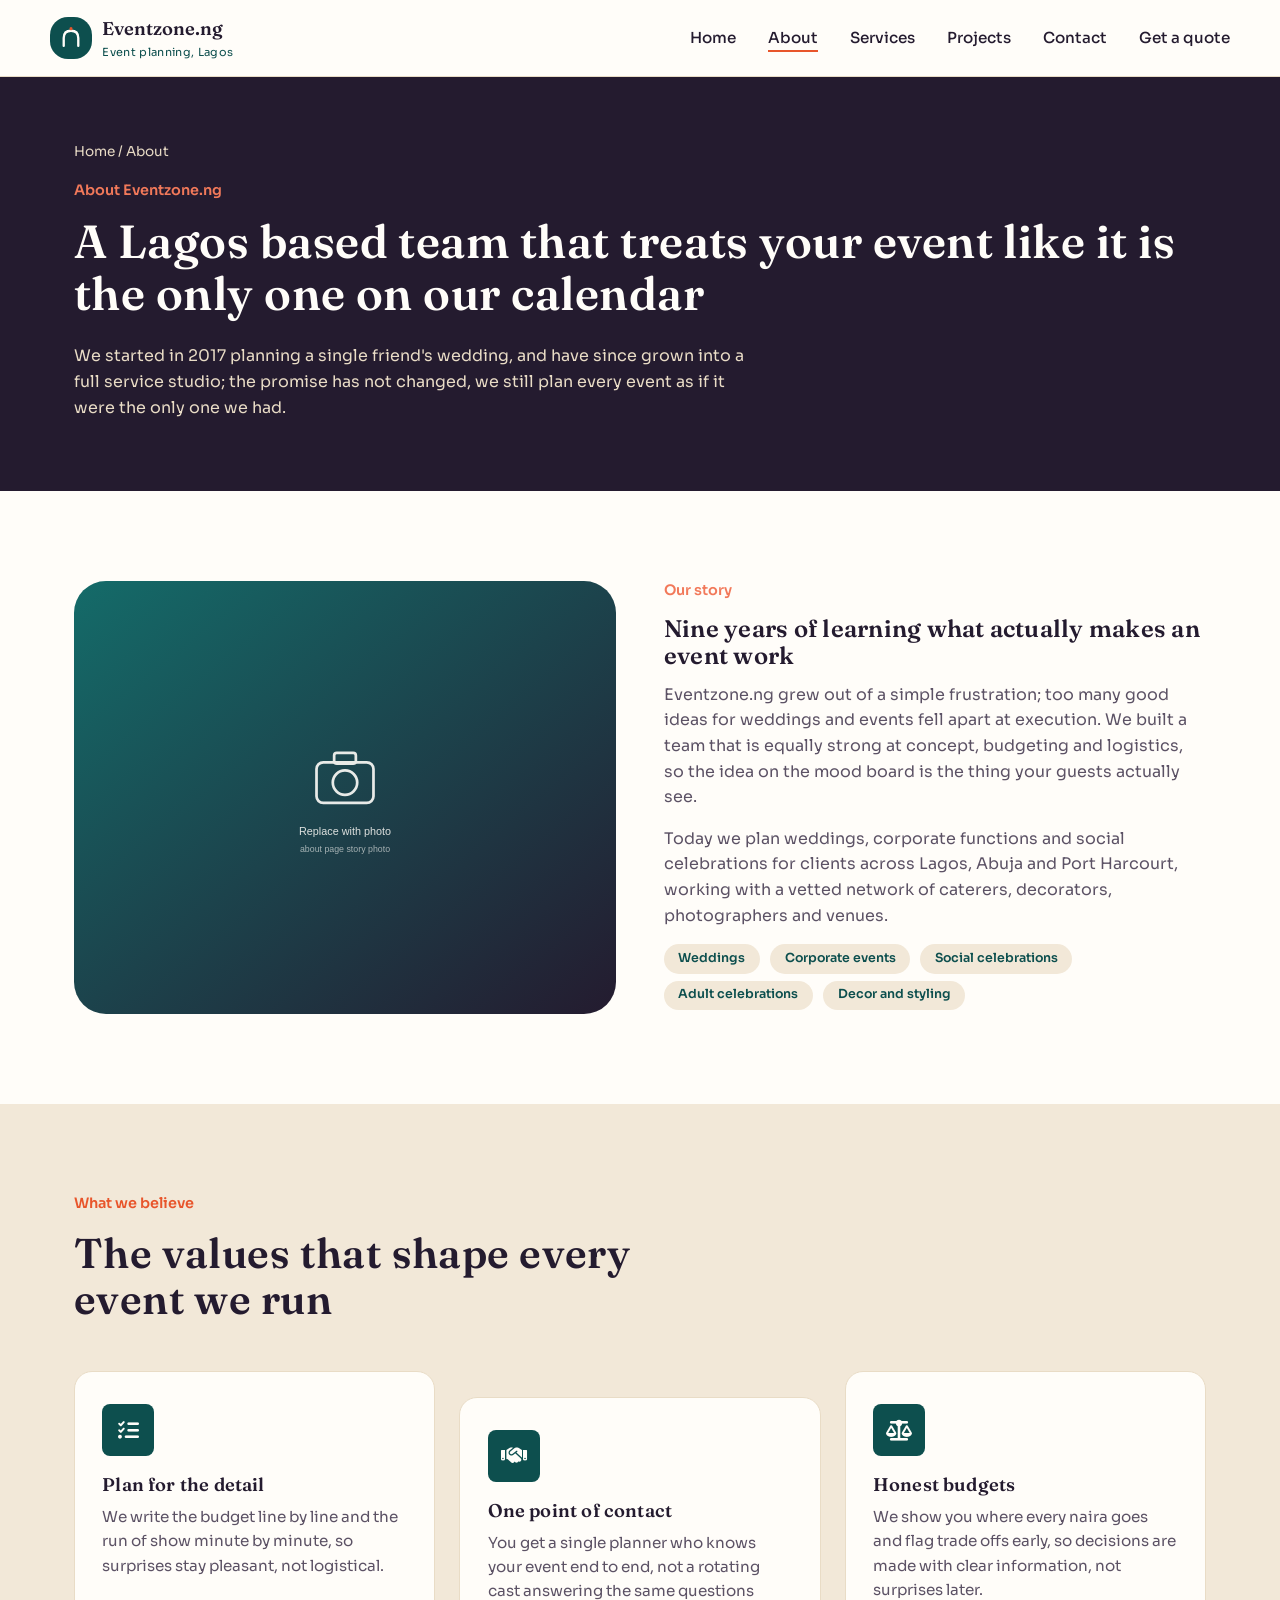
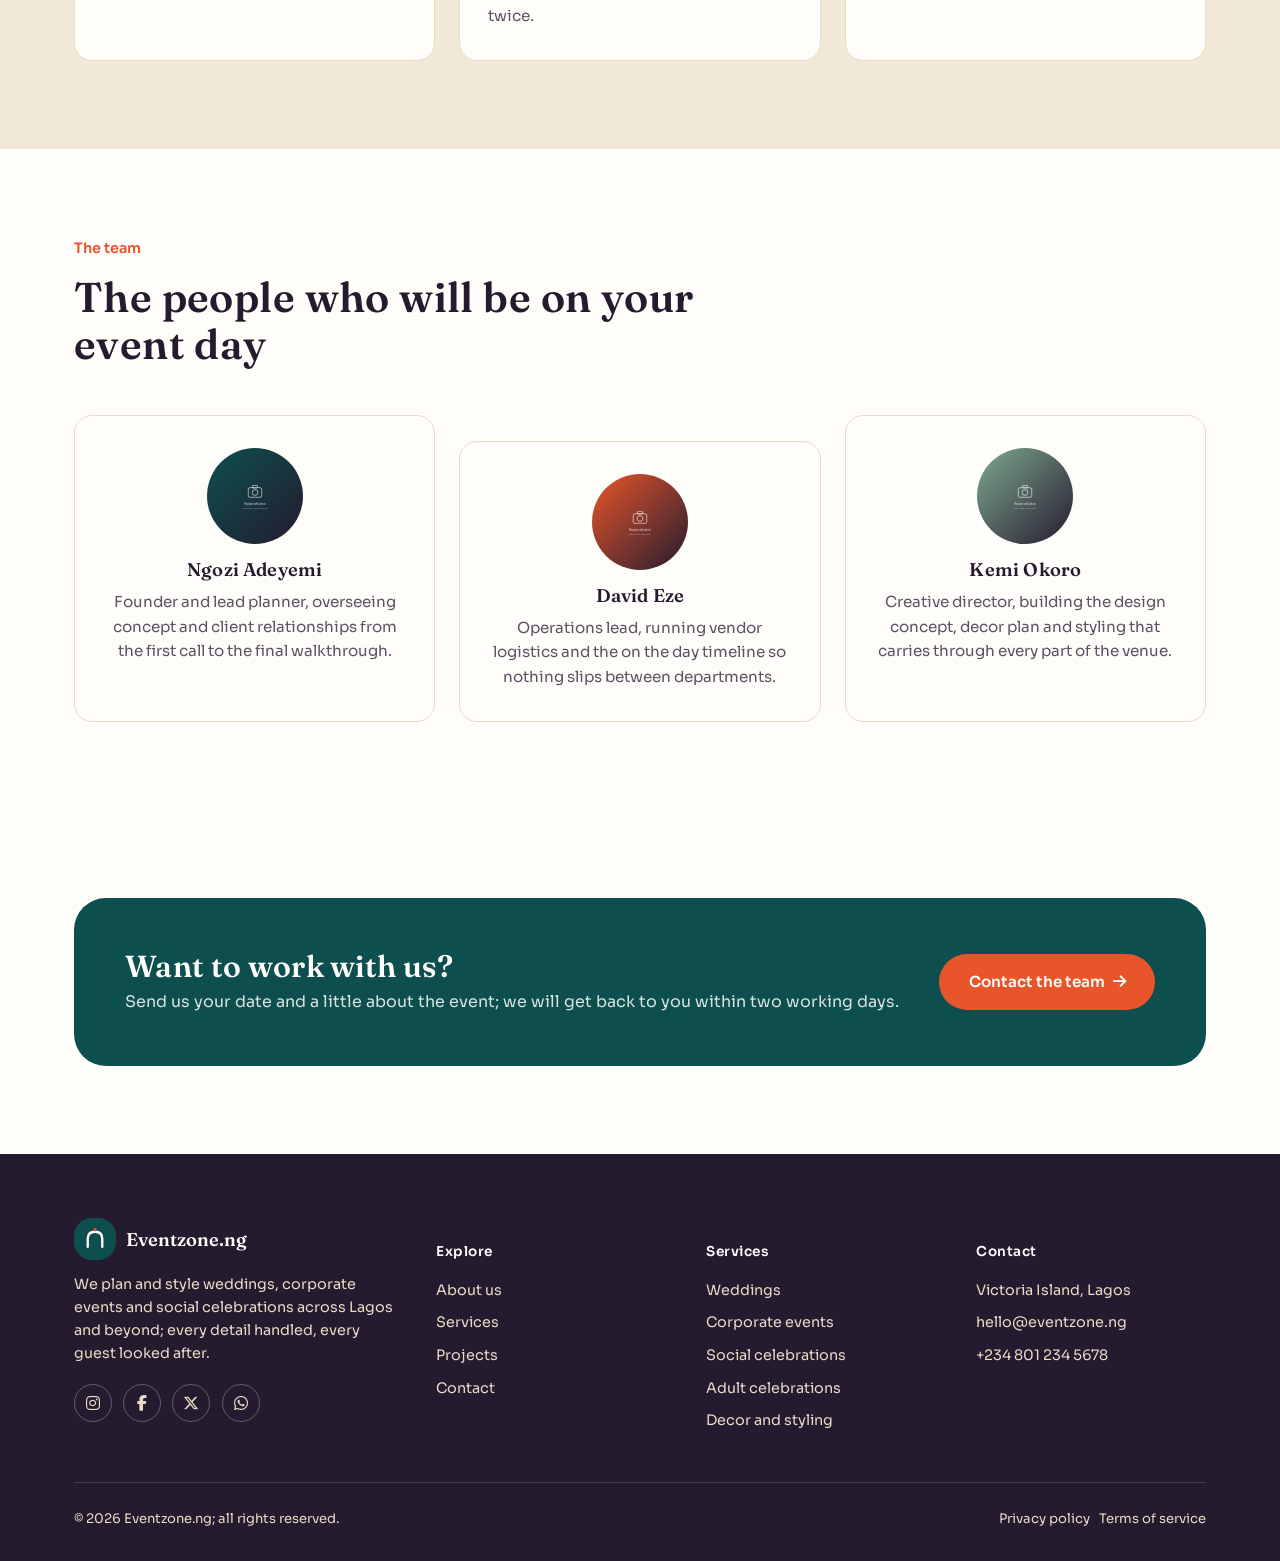
==== about.html @ e47d00a2 "push" ====
<!DOCTYPE html>
<html lang="en">
<head>
<meta charset="UTF-8">
<meta name="viewport" content="width=device-width, initial-scale=1.0">
<title>About | Eventzone.ng</title>
<meta name="description" content="Meet the team behind Eventzone.ng and the values that guide how we plan weddings, corporate events and celebrations across Lagos.">
<link rel="icon" href="data:,">
<link rel="preconnect" href="https://fonts.googleapis.com">
<link rel="preconnect" href="https://fonts.gstatic.com" crossorigin>
<link href="https://fonts.googleapis.com/css2?family=Fraunces:opsz,wght@9..144,500;9..144,600;9..144,700&amp;family=Sora:wght@400;500;600;700&amp;display=swap" rel="stylesheet">
<link rel="stylesheet" href="https://cdnjs.cloudflare.com/ajax/libs/font-awesome/6.5.2/css/all.min.css">
<link rel="stylesheet" href="css/style.css">
</head>
<body>

<div id="preloader" aria-hidden="true">
  <svg class="preloader-mark" viewBox="0 0 100 100" aria-hidden="true">
    <path d="M20,82 L20,48 Q20,18 50,18 Q80,18 80,48 L80,82"/>
  </svg>
  <p class="preloader-text">Setting the scene</p>
  <div class="preloader-bar"><span></span></div>
</div>

<header class="site-header">
  <nav class="nav container">
    <a href="index.html" class="brand">
      <span class="logo-mark">
        <img src="assets/images/logo.svg" alt="Eventzone.ng logo" width="26" height="26">
      </span>
      <span>Eventzone.ng<small>Event planning, Lagos</small></span>
    </a>
    <ul class="nav-links" id="nav-links">
      <li><a href="index.html">Home</a></li>
      <li><a href="about.html" aria-current="page">About</a></li>
      <li><a href="services.html">Services</a></li>
      <li><a href="projects.html">Projects</a></li>
      <li><a href="contact.html">Contact</a></li>
      <li><a href="contact.html" class="nav-cta">Get a quote</a></li>
    </ul>
    <button class="nav-toggle" aria-label="Toggle navigation menu" aria-expanded="false">
      <span></span>
    </button>
  </nav>
</header>

<main>

  <section class="page-hero">
    <div class="container">
      <p class="breadcrumb"><a href="index.html">Home</a> / About</p>
      <p class="eyebrow">About Eventzone.ng</p>
      <h1>A Lagos based team that treats your event like it is the only one on our calendar</h1>
      <p>We started in 2017 planning a single friend's wedding, and have since grown into a full service studio; the promise has not changed, we still plan every event as if it were the only one we had.</p>
    </div>
  </section>

  <section>
    <div class="container split">
      <div class="photo-frame">
        <img src="assets/images/about-story.svg" alt="Photo of an Eventzone.ng styled table setting" width="800" height="640" loading="lazy">
      </div>
      <div>
        <p class="eyebrow">Our story</p>
        <h2>Nine years of learning what actually makes an event work</h2>
        <p style="color:#5c5265;">Eventzone.ng grew out of a simple frustration; too many good ideas for weddings and events fell apart at execution. We built a team that is equally strong at concept, budgeting and logistics, so the idea on the mood board is the thing your guests actually see.</p>
        <p style="color:#5c5265;">Today we plan weddings, corporate functions and social celebrations for clients across Lagos, Abuja and Port Harcourt, working with a vetted network of caterers, decorators, photographers and venues.</p>
        <div>
          <span class="tag-pill">Weddings</span>
          <span class="tag-pill">Corporate events</span>
          <span class="tag-pill">Social celebrations</span>
          <span class="tag-pill">Adult celebrations</span>
          <span class="tag-pill">Decor and styling</span>
        </div>
      </div>
    </div>
  </section>

  <section class="section-alt">
    <div class="container">
      <div class="section-head">
        <p class="eyebrow">What we believe</p>
        <h2>The values that shape every event we run</h2>
      </div>
      <div class="grid grid-3">
        <div class="service-card">
          <div class="service-icon"><i class="fa-solid fa-list-check"></i></div>
          <h3>Plan for the detail</h3>
          <p>We write the budget line by line and the run of show minute by minute, so surprises stay pleasant, not logistical.</p>
        </div>
        <div class="service-card">
          <div class="service-icon"><i class="fa-solid fa-handshake"></i></div>
          <h3>One point of contact</h3>
          <p>You get a single planner who knows your event end to end, not a rotating cast answering the same questions twice.</p>
        </div>
        <div class="service-card">
          <div class="service-icon"><i class="fa-solid fa-scale-balanced"></i></div>
          <h3>Honest budgets</h3>
          <p>We show you where every naira goes and flag trade offs early, so decisions are made with clear information, not surprises later.</p>
        </div>
      </div>
    </div>
  </section>

  <section>
    <div class="container">
      <div class="section-head">
        <p class="eyebrow">The team</p>
        <h2>The people who will be on your event day</h2>
      </div>
      <div class="grid grid-3">
        <div class="service-card text-center">
          <div class="avatar-photo"><img src="assets/images/team-1.svg" alt="Photo of Ngozi Adeyemi" width="600" height="600" loading="lazy"></div>
          <h3>Ngozi Adeyemi</h3>
          <p>Founder and lead planner, overseeing concept and client relationships from the first call to the final walkthrough.</p>
        </div>
        <div class="service-card text-center">
          <div class="avatar-photo"><img src="assets/images/team-2.svg" alt="Photo of David Eze" width="600" height="600" loading="lazy"></div>
          <h3>David Eze</h3>
          <p>Operations lead, running vendor logistics and the on the day timeline so nothing slips between departments.</p>
        </div>
        <div class="service-card text-center">
          <div class="avatar-photo"><img src="assets/images/team-3.svg" alt="Photo of Kemi Okoro" width="600" height="600" loading="lazy"></div>
          <h3>Kemi Okoro</h3>
          <p>Creative director, building the design concept, decor plan and styling that carries through every part of the venue.</p>
        </div>
      </div>
    </div>
  </section>

  <section>
    <div class="container">
      <div class="cta-band">
        <div>
          <h2>Want to work with us?</h2>
          <p>Send us your date and a little about the event; we will get back to you within two working days.</p>
        </div>
        <a href="contact.html" class="btn btn-primary" style="background:var(--coral);">Contact the team <i class="fa-solid fa-arrow-right"></i></a>
      </div>
    </div>
  </section>

</main>

<footer class="site-footer">
  <div class="container">
    <div class="footer-grid">
      <div class="footer-brand">
        <a href="index.html" class="brand" style="color:var(--white); margin-bottom:0.8rem; display:inline-flex;">
          <span class="logo-mark">
            <img src="assets/images/logo.svg" alt="Eventzone.ng logo" width="26" height="26">
          </span>
          <span>Eventzone.ng</span>
        </a>
        <p>We plan and style weddings, corporate events and social celebrations across Lagos and beyond; every detail handled, every guest looked after.</p>
        <div class="social-row">
          <a href="#" aria-label="Instagram"><i class="fa-brands fa-instagram"></i></a>
          <a href="#" aria-label="Facebook"><i class="fa-brands fa-facebook-f"></i></a>
          <a href="#" aria-label="X, formerly Twitter"><i class="fa-brands fa-x-twitter"></i></a>
          <a href="#" aria-label="WhatsApp"><i class="fa-brands fa-whatsapp"></i></a>
        </div>
      </div>
      <div>
        <h5>Explore</h5>
        <ul>
          <li><a href="about.html">About us</a></li>
          <li><a href="services.html">Services</a></li>
          <li><a href="projects.html">Projects</a></li>
          <li><a href="contact.html">Contact</a></li>
        </ul>
      </div>
      <div>
        <h5>Services</h5>
        <ul>
          <li><a href="services.html">Weddings</a></li>
          <li><a href="services.html">Corporate events</a></li>
          <li><a href="services.html">Social celebrations</a></li>
          <li><a href="services.html">Adult celebrations</a></li>
          <li><a href="services.html">Decor and styling</a></li>
        </ul>
      </div>
      <div>
        <h5>Contact</h5>
        <ul>
          <li>Victoria Island, Lagos</li>
          <li>hello@eventzone.ng</li>
          <li>+234 801 234 5678</li>
        </ul>
      </div>
    </div>
    <div class="footer-bottom">
      <span>&copy; <span id="year"></span> Eventzone.ng; all rights reserved.</span>
      <span><a href="#">Privacy policy</a> &nbsp; <a href="#">Terms of service</a></span>
    </div>
  </div>
</footer>

<script src="js/main.js"></script>
</body>
</html>
---- css/style.css ----
/* ==========================================================================
   Eventzone.ng — Core Stylesheet
   Palette; ink #241B2F, teal #0D4F4E, coral #E8552B, sand #F2E8D8, sage #7FA98F
   ========================================================================== */

:root{
  --ink:#241B2F;
  --ink-soft:#3A2E45;
  --teal:#0D4F4E;
  --teal-light:#146B69;
  --coral:#E8552B;
  --coral-light:#F2795A;
  --sand:#F2E8D8;
  --sand-dim:#E9DCC6;
  --white:#FFFDF9;
  --sage:#7FA98F;

  --radius-sm:8px;
  --radius-md:18px;
  --radius-lg:32px;
  --radius-pill:999px;

  --font-display:'Fraunces', Georgia, serif;
  --font-body:'Sora', -apple-system, BlinkMacSystemFont, sans-serif;

  --maxw:1180px;
  --gap:1.5rem;
  --shadow-1: 0 10px 30px rgba(36,27,47,0.10);
  --shadow-2: 0 18px 45px rgba(36,27,47,0.16);
}

*,*::before,*::after{box-sizing:border-box;}
html{scroll-behavior:smooth;}
body{
  margin:0;
  font-family:var(--font-body);
  color:var(--ink);
  background:var(--white);
  line-height:1.6;
  -webkit-font-smoothing:antialiased;
  overflow-x:hidden;
}
img,svg{max-width:100%;display:block;}
a{color:inherit;text-decoration:none;}
ul{list-style:none;margin:0;padding:0;}
button{font-family:inherit;cursor:pointer;}
h1,h2,h3,h4{
  font-family:var(--font-display);
  margin:0 0 0.5em;
  line-height:1.12;
  font-weight:600;
  letter-spacing:0.01em;
}
p{margin:0 0 1em;}
.container{
  max-width:var(--maxw);
  margin:0 auto;
  padding:0 1.5rem;
}
:focus-visible{
  outline:3px solid var(--coral);
  outline-offset:3px;
}
@media (prefers-reduced-motion: reduce){
  *{animation-duration:0.01ms !important; animation-iteration-count:1 !important; transition-duration:0.01ms !important; scroll-behavior:auto !important;}
}

/* ---------- Preloader ---------- */
#preloader{
  position:fixed;
  inset:0;
  width:100vw;
  height:100vh;
  height:100dvh;
  z-index:9999;
  background:var(--ink);
  display:flex;
  align-items:center;
  justify-content:center;
  flex-direction:column;
  gap:1.1rem;
  transition:opacity 0.5s ease, visibility 0.5s ease;
}
#preloader.done{
  opacity:0;
  visibility:hidden;
  pointer-events:none;
}
.preloader-mark{width:74px;height:74px;}
@media (max-width:480px){
  .preloader-mark{width:56px;height:56px;}
  .preloader-text{font-size:0.85rem;}
  .preloader-bar{width:110px;}
}
.preloader-mark path{
  fill:none;
  stroke:var(--sand);
  stroke-width:3;
  stroke-linecap:round;
  stroke-linejoin:round;
  stroke-dasharray:240;
  stroke-dashoffset:240;
  animation:draw 1.4s ease forwards infinite;
}
@keyframes draw{
  0%{stroke-dashoffset:240;}
  55%{stroke-dashoffset:0;}
  100%{stroke-dashoffset:-240;}
}
.preloader-text{
  font-family:var(--font-display);
  color:var(--sand);
  font-size:0.95rem;
  letter-spacing:0.04em;
}
.preloader-bar{
  width:140px;
  height:3px;
  border-radius:var(--radius-pill);
  background:rgba(242,232,216,0.25);
  overflow:hidden;
}
.preloader-bar span{
  display:block;
  height:100%;
  width:0%;
  background:var(--coral);
  border-radius:var(--radius-pill);
  animation:load 1.6s ease forwards;
}
@keyframes load{
  0%{width:0%;}
  100%{width:100%;}
}

/* ---------- Header ---------- */
.site-header{
  position:sticky;
  top:0;
  z-index:500;
  background:rgba(255,253,249,0.92);
  backdrop-filter:blur(10px);
  border-bottom:1px solid var(--sand-dim);
}
.nav{
  display:flex;
  align-items:center;
  justify-content:space-between;
  padding:0.9rem 0;
}
.brand{
  display:flex;
  align-items:center;
  gap:0.65rem;
  font-family:var(--font-display);
  font-size:1.15rem;
  font-weight:600;
  color:var(--ink);
}
.logo-mark{
  width:42px;
  height:42px;
  border-radius:var(--radius-md); /* swap client logo image in here; radius keeps the shape consistent */
  background:var(--teal);
  display:flex;
  align-items:center;
  justify-content:center;
  overflow:hidden;
  flex-shrink:0;
}
.logo-mark svg,
.logo-mark img{width:26px;height:26px;}
.brand small{
  display:block;
  font-family:var(--font-body);
  font-weight:400;
  font-size:0.7rem;
  color:var(--teal);
  letter-spacing:0.03em;
}
.nav-links{
  display:flex;
  align-items:center;
  gap:2rem;
}
.nav-links a{
  font-size:0.95rem;
  font-weight:500;
  color:var(--ink);
  position:relative;
  padding:0.3rem 0;
}
.nav-links a::after{
  content:"";
  position:absolute;
  left:0;bottom:0;
  height:2px;
  width:0;
  background:var(--coral);
  transition:width 0.25s ease;
}
.nav-links a:hover::after,
.nav-links a[aria-current="page"]::after{width:100%;}
.nav-cta{
  font-weight:700;
  color:var(--coral);
}
.nav-cta::after{background:var(--coral);}

.nav-toggle{
  display:none;
  background:none;
  border:none;
  width:38px;height:38px;
  border-radius:var(--radius-sm);
  align-items:center;
  justify-content:center;
}
.nav-toggle span,
.nav-toggle span::before,
.nav-toggle span::after{
  content:"";
  display:block;
  width:22px;
  height:2px;
  background:var(--ink);
  position:relative;
  transition:transform 0.25s ease, opacity 0.25s ease;
}
.nav-toggle span::before{position:absolute; top:-7px;}
.nav-toggle span::after{position:absolute; top:7px;}
.nav-toggle.open span{background:transparent;}
.nav-toggle.open span::before{transform:translateY(7px) rotate(45deg);}
.nav-toggle.open span::after{transform:translateY(-7px) rotate(-45deg);}

@media (max-width:860px){
  .nav-links{
    position:fixed;
    top:0;
    right:0;
    height:100vh;
    width:min(78vw,320px);
    background:var(--ink);
    flex-direction:column;
    align-items:flex-start;
    justify-content:center;
    gap:1.8rem;
    padding:2rem 2rem;
    transform:translateX(100%);
    transition:transform 0.35s ease;
  }
  .nav-links.open{transform:translateX(0);}
  .nav-links a{color:var(--sand); font-size:1.15rem;}
  .nav-links a::after{background:var(--coral);}
  .nav-cta{align-self:flex-start;}
  .nav-toggle{display:flex;}
}

/* ---------- Buttons ---------- */
.btn{
  display:inline-flex;
  align-items:center;
  gap:0.5rem;
  padding:0.85rem 1.7rem;
  border-radius:var(--radius-pill);
  font-weight:600;
  font-size:0.95rem;
  border:2px solid transparent;
  transition:transform 0.2s ease, box-shadow 0.2s ease, background 0.2s ease, color 0.2s ease;
}
.btn-primary{background:var(--coral); color:var(--white);}
.btn-primary:hover{transform:translateY(-2px); box-shadow:var(--shadow-2);}
.btn-ghost{border-color:var(--ink); color:var(--ink);}
.btn-ghost:hover{background:var(--ink); color:var(--white);}
.btn-light{border-color:var(--sand); color:var(--sand);}
.btn-light:hover{background:var(--sand); color:var(--ink);}

/* ---------- Hero ---------- */
.hero{
  position:relative;
  background:var(--ink);
  color:var(--sand);
  overflow:hidden;
  padding:5.5rem 0 6rem;
}
.hero .container{
  display:grid;
  grid-template-columns:1.05fr 0.95fr;
  gap:3rem;
  align-items:center;
  position:relative;
  z-index:2;
}
.eyebrow{
  color:var(--coral-light);
  font-size:0.9rem;
  font-weight:600;
  margin-bottom:0.9rem;
}
.hero h1{
  font-size:clamp(2.3rem,4.6vw,3.6rem);
  color:var(--white);
}
.hero p.lead{
  font-size:1.1rem;
  max-width:46ch;
  color:var(--sand-dim);
}
.hero-actions{
  display:flex;
  gap:1rem;
  flex-wrap:wrap;
  margin-top:1.8rem;
}
.hero-stats{
  display:flex;
  gap:2.2rem;
  margin-top:3rem;
  flex-wrap:wrap;
}
.hero-stats div strong{
  display:block;
  font-family:var(--font-display);
  font-size:1.6rem;
  color:var(--white);
}
.hero-stats div span{
  font-size:0.82rem;
  color:var(--sand-dim);
}
.hero-visual{
  position:relative;
  aspect-ratio:1/1.05;
}
.hero-arch{
  position:absolute;
  inset:0;
  width:100%;
  height:100%;
}
.hero-glow{
  position:absolute;
  width:420px;height:420px;
  border-radius:50%;
  background:radial-gradient(circle, rgba(232,85,43,0.35), transparent 70%);
  top:-80px; right:-120px;
  z-index:1;
  filter:blur(10px);
}

/* ---------- Section basics ---------- */
section{padding:5.5rem 0;}
.section-head{
  max-width:640px;
  margin-bottom:3rem;
}
.section-head .eyebrow{color:var(--coral);}
.section-head h2{
  font-size:clamp(1.8rem,3.4vw,2.6rem);
  color:var(--ink);
}
.section-alt{background:var(--sand);}
.section-ink{background:var(--ink); color:var(--sand);}
.section-ink h2, .section-ink h3{color:var(--white);}

/* ---------- Cards / grids ---------- */
.grid{
  display:grid;
  gap:var(--gap);
}
.grid-3{grid-template-columns:repeat(3,1fr);}
.grid-2{grid-template-columns:repeat(2,1fr);}
@media (max-width:900px){
  .grid-3{grid-template-columns:repeat(2,1fr);}
}
@media (max-width:640px){
  .grid-3,.grid-2{grid-template-columns:1fr;}
  .hero .container{grid-template-columns:1fr;}
  .hero-visual{order:-1; max-width:280px; margin:0 auto;}
}

.service-card{
  background:var(--white);
  border:1px solid var(--sand-dim);
  border-radius:var(--radius-md);
  padding:2rem 1.7rem;
  transition:transform 0.25s ease, box-shadow 0.25s ease, border-color 0.25s ease;
}
.service-card:nth-child(3n+2){margin-top:1.6rem;}
.service-card:hover{
  transform:translateY(-6px);
  box-shadow:var(--shadow-2);
  border-color:transparent;
}
.service-icon{
  width:52px;height:52px;
  border-radius:var(--radius-sm);
  background:var(--teal);
  color:var(--white);
  display:flex;align-items:center;justify-content:center;
  font-size:1.3rem;
  margin-bottom:1.2rem;
}
.service-card h3{font-size:1.15rem; color:var(--ink);}
.service-card p{color:#5c5265; font-size:0.95rem; margin-bottom:0;}

.process-list{
  counter-reset:step;
  display:grid;
  gap:0;
}
.process-item{
  display:grid;
  grid-template-columns:64px 1fr;
  gap:1.4rem;
  padding:1.6rem 0;
  border-top:1px solid var(--sand-dim);
}
.process-item:last-child{border-bottom:1px solid var(--sand-dim);}
.process-num{
  counter-increment:step;
  font-family:var(--font-display);
  font-size:1.4rem;
  color:var(--coral);
}
.process-num::before{content: counter(step, decimal-leading-zero);}
.process-item h4{margin-bottom:0.3rem; font-size:1.05rem;}
.process-item p{color:#5c5265; margin-bottom:0;}

/* ---------- Reel strip (real event video clips) ---------- */
.reel-strip{
  display:flex;
  gap:1rem;
  overflow-x:auto;
  padding-bottom:0.8rem;
  scroll-snap-type:x mandatory;
  -webkit-overflow-scrolling:touch;
}
.reel-card{
  flex:0 0 auto;
  width:180px;
  scroll-snap-align:start;
}
.reel-card video{
  width:180px;
  height:320px;
  object-fit:cover;
  border-radius:var(--radius-md);
  background:var(--ink);
  display:block;
}
.reel-card p{
  margin:0.6rem 0 0;
  font-size:0.82rem;
  color:#5c5265;
  line-height:1.35;
}
@media (max-width:520px){
  .reel-card{width:150px;}
  .reel-card video{width:150px; height:266px;}
}

/* ---------- Gallery / Projects ---------- */
.filter-bar{
  display:flex;
  gap:0.7rem;
  flex-wrap:wrap;
  margin-bottom:2.4rem;
}
.filter-btn{
  padding:0.55rem 1.2rem;
  border-radius:var(--radius-pill);
  border:1.5px solid var(--sand-dim);
  background:var(--white);
  font-size:0.88rem;
  font-weight:600;
  color:var(--ink);
  transition:background 0.2s ease, color 0.2s ease, border-color 0.2s ease;
}
.filter-btn:hover,
.filter-btn.active{
  background:var(--ink);
  border-color:var(--ink);
  color:var(--white);
}
.project-card{
  border-radius:var(--radius-md);
  overflow:hidden;
  position:relative;
  background:var(--sand);
  border:1px solid var(--sand-dim);
}
.project-thumb{
  aspect-ratio:4/3;
  display:flex;
  align-items:center;
  justify-content:center;
  overflow:hidden;
  background:var(--sand-dim);
  position:relative;
}
.project-thumb img,
.project-thumb video{
  width:100%;
  height:100%;
  object-fit:cover;
}
.badge-recent{
  position:absolute;
  top:0.8rem;
  left:0.8rem;
  z-index:2;
  background:var(--coral);
  color:var(--white);
  font-size:0.72rem;
  font-weight:700;
  letter-spacing:0.03em;
  text-transform:uppercase;
  padding:0.35rem 0.75rem;
  border-radius:var(--radius-pill);
  pointer-events:none;
}

/* Photo slots ready for real client photography; swap the file in assets/images
   and keep the same filename, or update the src attribute in the HTML. */
.photo-frame{
  border-radius:var(--radius-lg);
  overflow:hidden;
  aspect-ratio:5/4;
}
.photo-frame img{
  width:100%;
  height:100%;
  object-fit:cover;
}
.avatar-photo{
  width:96px;
  height:96px;
  border-radius:50%;
  overflow:hidden;
  margin:0 auto 1rem;
}
.avatar-photo img{
  width:100%;
  height:100%;
  object-fit:cover;
}
.project-body{padding:1.4rem 1.5rem 1.6rem;}
.project-tag{
  font-size:0.75rem;
  font-weight:600;
  color:var(--coral);
  text-transform:uppercase;
  letter-spacing:0.05em;
}
.project-body h3{font-size:1.1rem; margin:0.35rem 0 0.3rem;}
.project-body p{font-size:0.9rem; color:#5c5265; margin-bottom:0;}

/* ---------- Testimonials ---------- */
.testimonial-card{
  background:var(--white);
  border-radius:var(--radius-lg);
  padding:2.2rem;
  box-shadow:var(--shadow-1);
}
.testimonial-card p{
  font-family:var(--font-display);
  font-size:1.15rem;
  color:var(--ink);
}
.testimonial-name{
  display:flex;
  align-items:center;
  gap:0.8rem;
  margin-top:1.2rem;
}
.avatar{
  width:42px;height:42px;
  border-radius:50%;
  background:var(--teal-light);
  color:var(--white);
  display:flex;align-items:center;justify-content:center;
  font-weight:600;
  font-family:var(--font-display);
}
.testimonial-name strong{display:block; font-size:0.9rem;}
.testimonial-name span{font-size:0.8rem; color:#6f6577;}

/* ---------- CTA band ---------- */
.cta-band{
  background:var(--teal);
  color:var(--white);
  border-radius:var(--radius-lg);
  padding:3.2rem;
  display:flex;
  align-items:center;
  justify-content:space-between;
  gap:2rem;
  flex-wrap:wrap;
}
.cta-band h2{color:var(--white); margin-bottom:0.4rem; font-size:1.9rem;}
.cta-band p{color:rgba(255,253,249,0.85); margin-bottom:0;}

/* ---------- Forms ---------- */
.form-grid{
  display:grid;
  grid-template-columns:1fr 1fr;
  gap:1.2rem;
}
.form-grid .full{grid-column:1/-1;}
@media (max-width:640px){.form-grid{grid-template-columns:1fr;}}
label{
  display:block;
  font-size:0.85rem;
  font-weight:600;
  margin-bottom:0.4rem;
  color:var(--ink);
}
input,select,textarea{
  width:100%;
  padding:0.85rem 1rem;
  border-radius:var(--radius-sm);
  border:1.5px solid var(--sand-dim);
  background:var(--white);
  font-family:var(--font-body);
  font-size:0.95rem;
  color:var(--ink);
  transition:border-color 0.2s ease;
}
input:focus,select:focus,textarea:focus{
  border-color:var(--coral);
  outline:none;
}
textarea{resize:vertical; min-height:120px;}
.form-note{font-size:0.8rem; color:#6f6577; margin-top:0.6rem;}

.contact-details{display:grid; gap:1.4rem;}
.contact-row{
  display:flex;
  gap:1rem;
  align-items:flex-start;
}
.contact-row .service-icon{margin-bottom:0; flex-shrink:0;}
.contact-row h4{margin-bottom:0.2rem; font-size:1rem;}
.contact-row p{margin-bottom:0; color:#5c5265; font-size:0.93rem;}

/* ---------- Footer ---------- */
.site-footer{
  background:var(--ink);
  color:var(--sand-dim);
  padding:4rem 0 2rem;
}
.footer-grid{
  display:grid;
  grid-template-columns:1.4fr 1fr 1fr 1fr;
  gap:2.5rem;
  padding-bottom:2.5rem;
  border-bottom:1px solid rgba(242,232,216,0.15);
}
@media (max-width:860px){
  .footer-grid{grid-template-columns:1fr 1fr;}
}
@media (max-width:520px){
  .footer-grid{grid-template-columns:1fr;}
}
.footer-grid h5{
  color:var(--white);
  font-size:0.85rem;
  letter-spacing:0.04em;
  margin-bottom:1rem;
  font-family:var(--font-body);
  font-weight:600;
}
.footer-grid ul li{margin-bottom:0.6rem; font-size:0.9rem;}
.footer-grid ul li a:hover{color:var(--coral-light);}
.footer-brand p{font-size:0.9rem; max-width:32ch;}
.social-row{display:flex; gap:0.7rem; margin-top:1.2rem;}
.social-row a{
  width:38px;height:38px;
  border-radius:50%;
  border:1.5px solid rgba(242,232,216,0.3);
  display:flex;align-items:center;justify-content:center;
  transition:background 0.2s ease, border-color 0.2s ease;
}
.social-row a:hover{background:var(--coral); border-color:var(--coral);}
.footer-bottom{
  display:flex;
  justify-content:space-between;
  align-items:center;
  padding-top:1.6rem;
  font-size:0.82rem;
  flex-wrap:wrap;
  gap:0.8rem;
}
.footer-bottom a:hover{color:var(--coral-light);}

/* ---------- Page hero (inner pages) ---------- */
.page-hero{
  background:var(--ink);
  color:var(--sand);
  padding:4rem 0 3.4rem;
}
.page-hero .eyebrow{color:var(--coral-light);}
.page-hero h1{color:var(--white); font-size:clamp(2rem,4vw,2.9rem);}
.page-hero p{color:var(--sand-dim); max-width:56ch;}
.breadcrumb{font-size:0.85rem; color:var(--sand-dim); margin-bottom:1rem;}
.breadcrumb a:hover{color:var(--coral-light);}

/* ---------- Utility ---------- */
.text-center{text-align:center; margin-left:auto; margin-right:auto;}
.mt-lg{margin-top:3rem;}
.split{display:grid; grid-template-columns:1fr 1fr; gap:3rem; align-items:center;}
@media (max-width:860px){.split{grid-template-columns:1fr;}}
.tag-pill{
  display:inline-block;
  background:var(--sand);
  color:var(--teal);
  padding:0.3rem 0.9rem;
  border-radius:var(--radius-pill);
  font-size:0.78rem;
  font-weight:600;
  margin:0 0.4rem 0.4rem 0;
}
.value-list li{
  display:flex;
  gap:0.8rem;
  align-items:flex-start;
  margin-bottom:1rem;
}
.value-list li .service-icon{width:38px; height:38px; font-size:1rem; margin-bottom:0;}
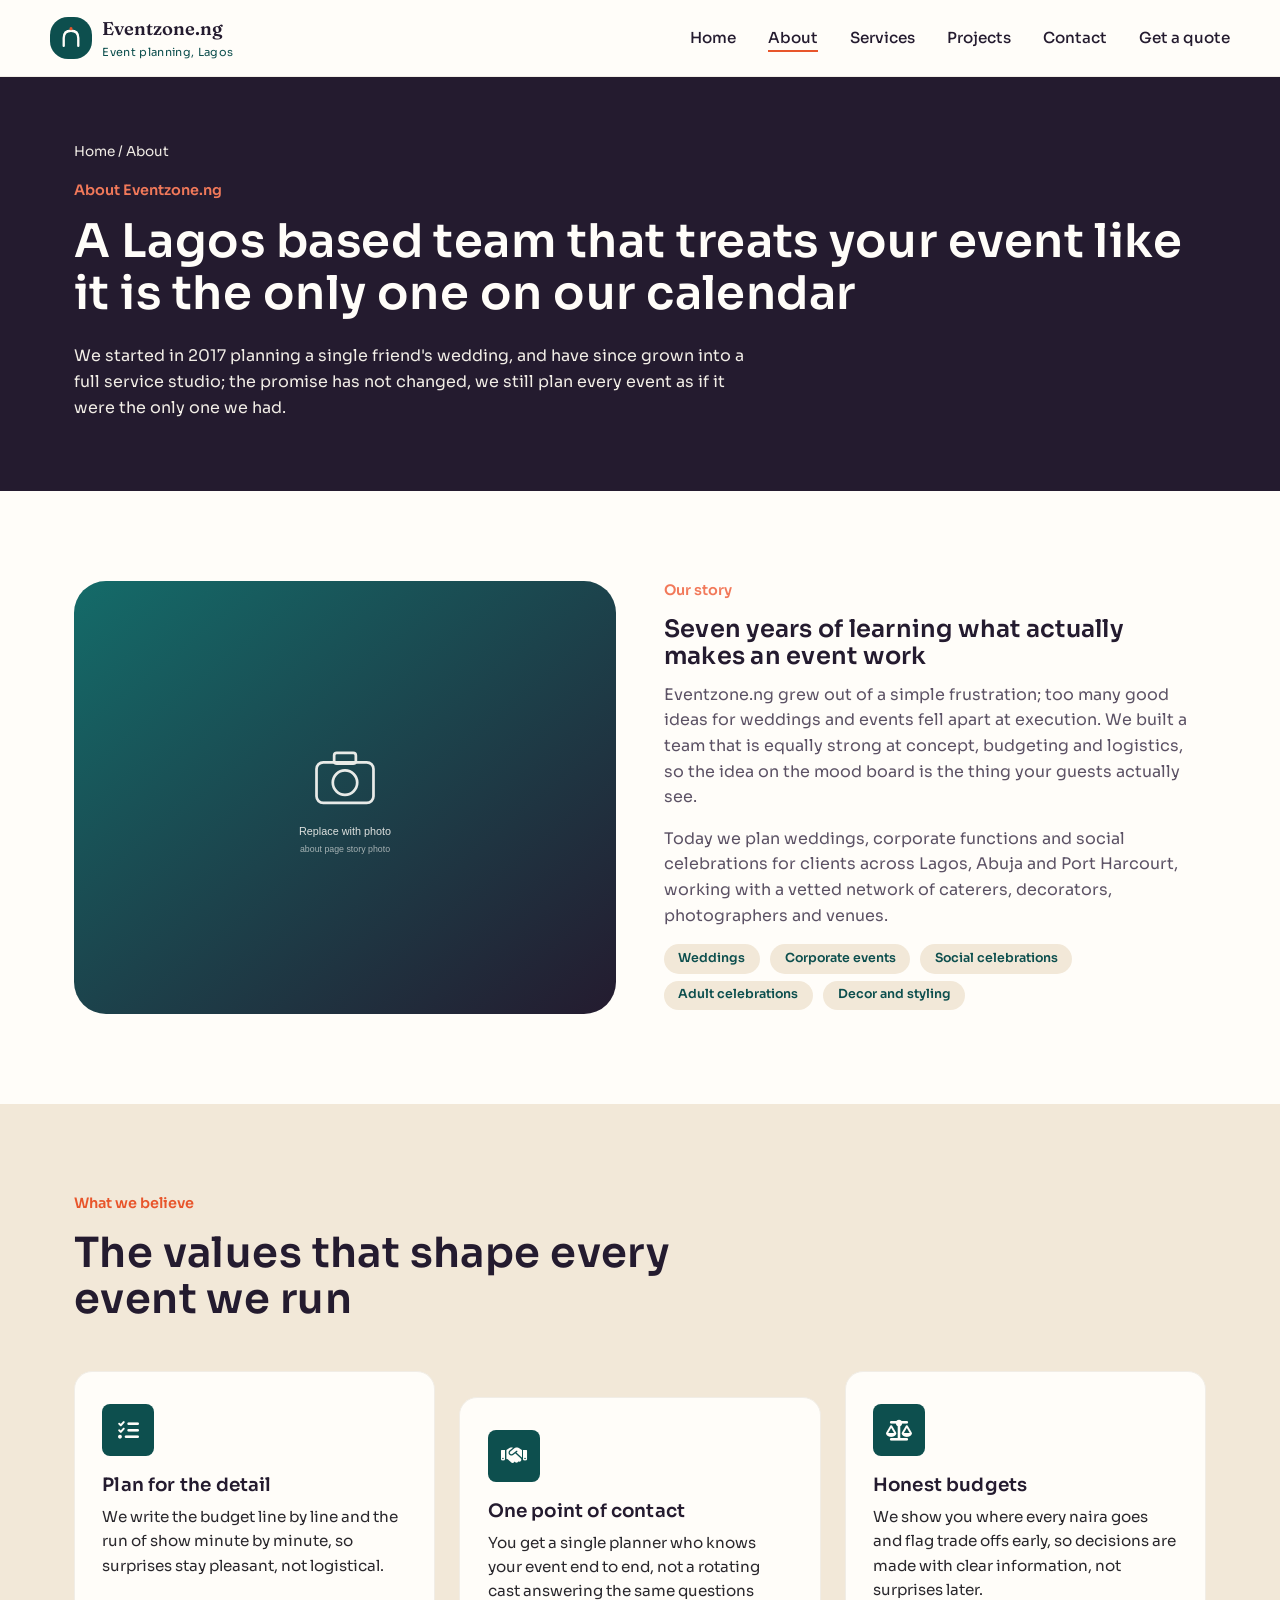
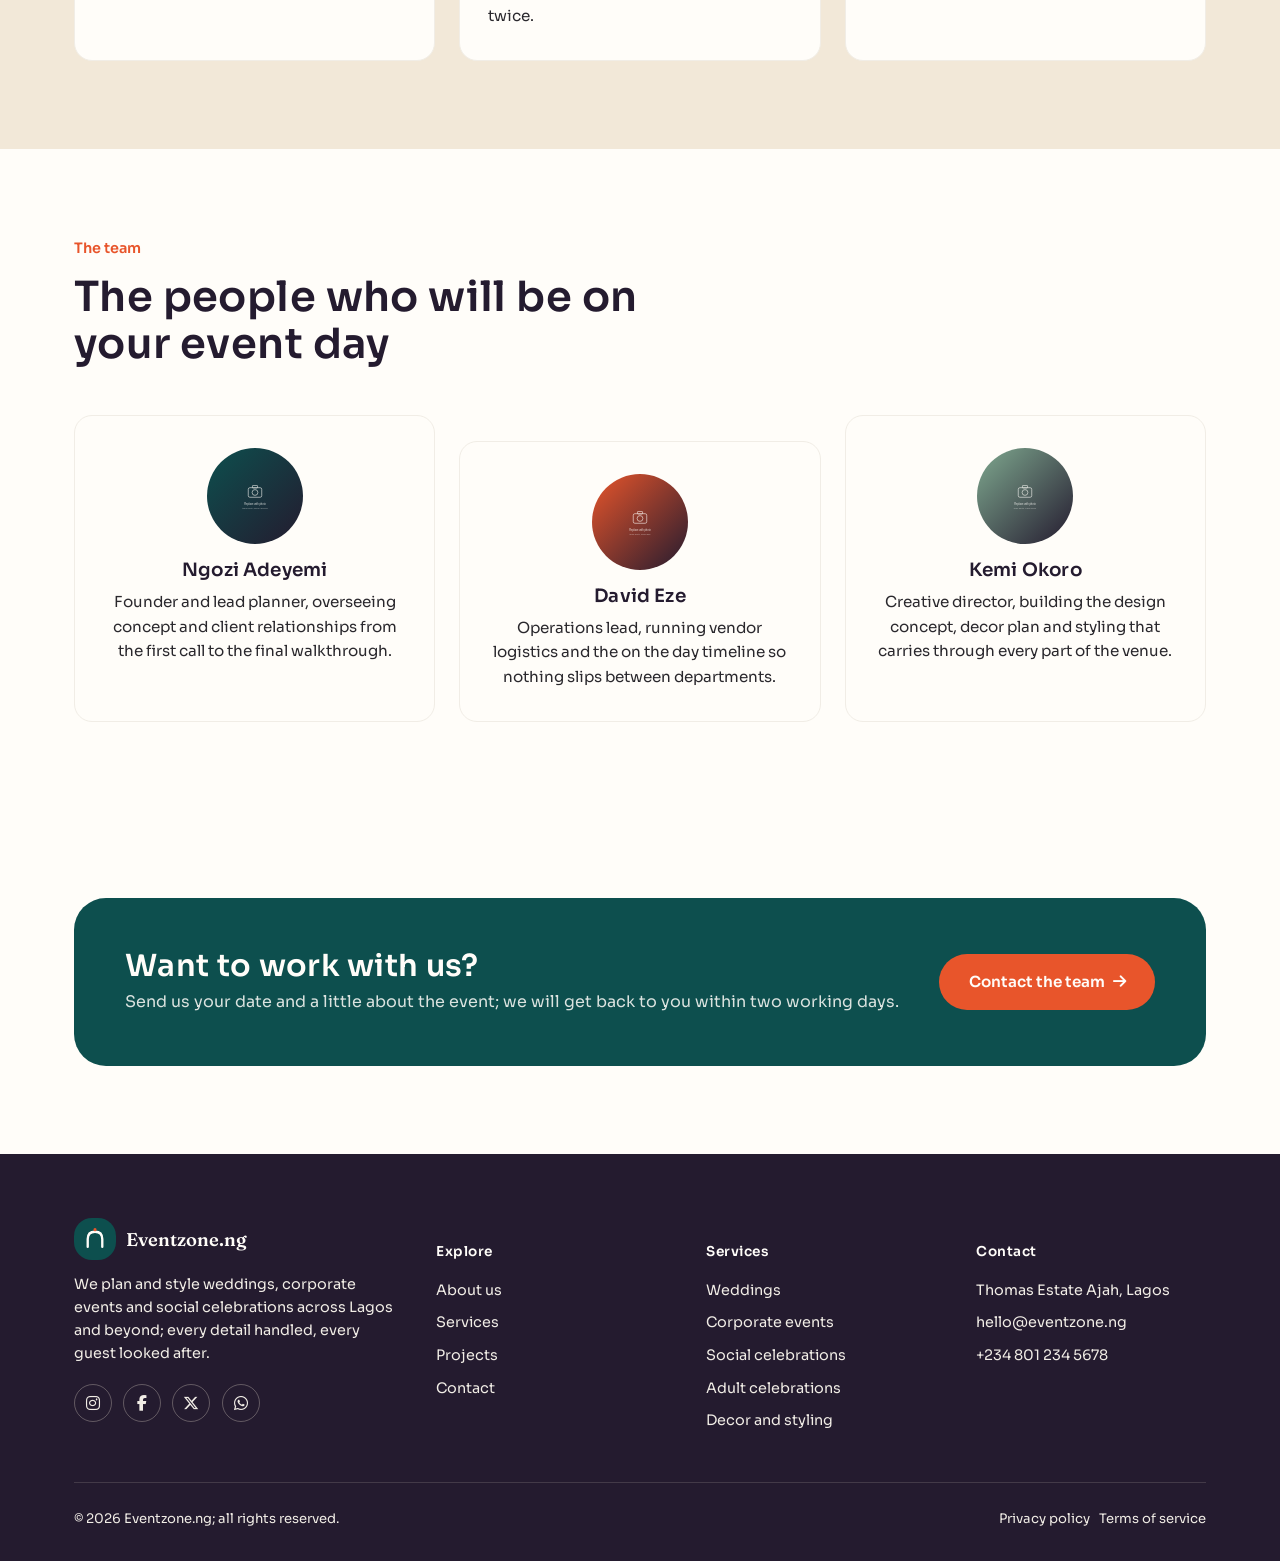
==== commit eca66c9b: "changed" ====
--- a/about.html
+++ b/about.html
@@ -62,7 +62,7 @@
       </div>
       <div>
         <p class="eyebrow">Our story</p>
-        <h2>Nine years of learning what actually makes an event work</h2>
+        <h2>Seven years of learning what actually makes an event work</h2>
         <p style="color:#5c5265;">Eventzone.ng grew out of a simple frustration; too many good ideas for weddings and events fell apart at execution. We built a team that is equally strong at concept, budgeting and logistics, so the idea on the mood board is the thing your guests actually see.</p>
         <p style="color:#5c5265;">Today we plan weddings, corporate functions and social celebrations for clients across Lagos, Abuja and Port Harcourt, working with a vetted network of caterers, decorators, photographers and venues.</p>
         <div>
@@ -182,7 +182,7 @@
       <div>
         <h5>Contact</h5>
         <ul>
-          <li>Victoria Island, Lagos</li>
+          <li>Thomas Estate Ajah, Lagos</li>
           <li>hello@eventzone.ng</li>
           <li>+234 801 234 5678</li>
         </ul>
@@ -195,6 +195,6 @@
   </div>
 </footer>
 
-<script src="js/main.js"></script>
+<script src="js/main.js" defer></script>
 </body>
 </html>
--- a/css/style.css
+++ b/css/style.css
@@ -5,13 +5,13 @@
 
 :root{
   --ink:#241B2F;
-  --ink-soft:#3A2E45;
+  --ink-soft:#1c1a1d;
   --teal:#0D4F4E;
   --teal-light:#146B69;
   --coral:#E8552B;
   --coral-light:#F2795A;
   --sand:#F2E8D8;
-  --sand-dim:#E9DCC6;
+  --sand-dim:#f1ede6;
   --white:#FFFDF9;
   --sage:#7FA98F;
 
@@ -20,7 +20,7 @@
   --radius-lg:32px;
   --radius-pill:999px;
 
-  --font-display:'Fraunces', Georgia, serif;
+  --font-display:'Fraunces', Georgia, serif, monsterrat, sans-serif;
   --font-body:'Sora', -apple-system, BlinkMacSystemFont, sans-serif;
 
   --maxw:1180px;
@@ -45,7 +45,7 @@
 ul{list-style:none;margin:0;padding:0;}
 button{font-family:inherit;cursor:pointer;}
 h1,h2,h3,h4{
-  font-family:var(--font-display);
+  font-family:var(--monsterrat);
   margin:0 0 0.5em;
   line-height:1.12;
   font-weight:600;
@@ -331,6 +331,8 @@
 .hero-visual{
   position:relative;
   aspect-ratio:1/1.05;
+  border-radius:20px;
+  overflow:hidden;
 }
 .hero-arch{
   position:absolute;
@@ -369,14 +371,13 @@
   gap:var(--gap);
 }
 .grid-3{grid-template-columns:repeat(3,1fr);}
-.grid-2{grid-template-columns:repeat(2,1fr);}
+.grid-2{grid-template-columns:repeat(1,1fr);}
 @media (max-width:900px){
-  .grid-3{grid-template-columns:repeat(2,1fr);}
+  .grid-3{grid-template-columns:repeat(1,1fr);}
 }
 @media (max-width:640px){
-  .grid-3,.grid-2{grid-template-columns:1fr;}
   .hero .container{grid-template-columns:1fr;}
-  .hero-visual{order:-1; max-width:280px; margin:0 auto;}
+  .hero-visual{display:none;}
 }
 
 .service-card{
@@ -402,7 +403,7 @@
   margin-bottom:1.2rem;
 }
 .service-card h3{font-size:1.15rem; color:var(--ink);}
-.service-card p{color:#5c5265; font-size:0.95rem; margin-bottom:0;}
+.service-card p{color:#2a282d; font-size:0.95rem; margin-bottom:0;}
 
 .process-list{
   counter-reset:step;
@@ -411,9 +412,9 @@
 }
 .process-item{
   display:grid;
-  grid-template-columns:64px 1fr;
+  grid-template-columns:54px 1fr;
   gap:1.4rem;
-  padding:1.6rem 0;
+  padding:1.3rem 0;
   border-top:1px solid var(--sand-dim);
 }
 .process-item:last-child{border-bottom:1px solid var(--sand-dim);}
@@ -425,7 +426,7 @@
 }
 .process-num::before{content: counter(step, decimal-leading-zero);}
 .process-item h4{margin-bottom:0.3rem; font-size:1.05rem;}
-.process-item p{color:#5c5265; margin-bottom:0;}
+.process-item p{color:#2a282d; margin-bottom:0;}
 
 /* ---------- Reel strip (real event video clips) ---------- */
 .reel-strip{
@@ -452,7 +453,7 @@
 .reel-card p{
   margin:0.6rem 0 0;
   font-size:0.82rem;
-  color:#5c5265;
+  color:#2a282d;
   line-height:1.35;
 }
 @media (max-width:520px){
